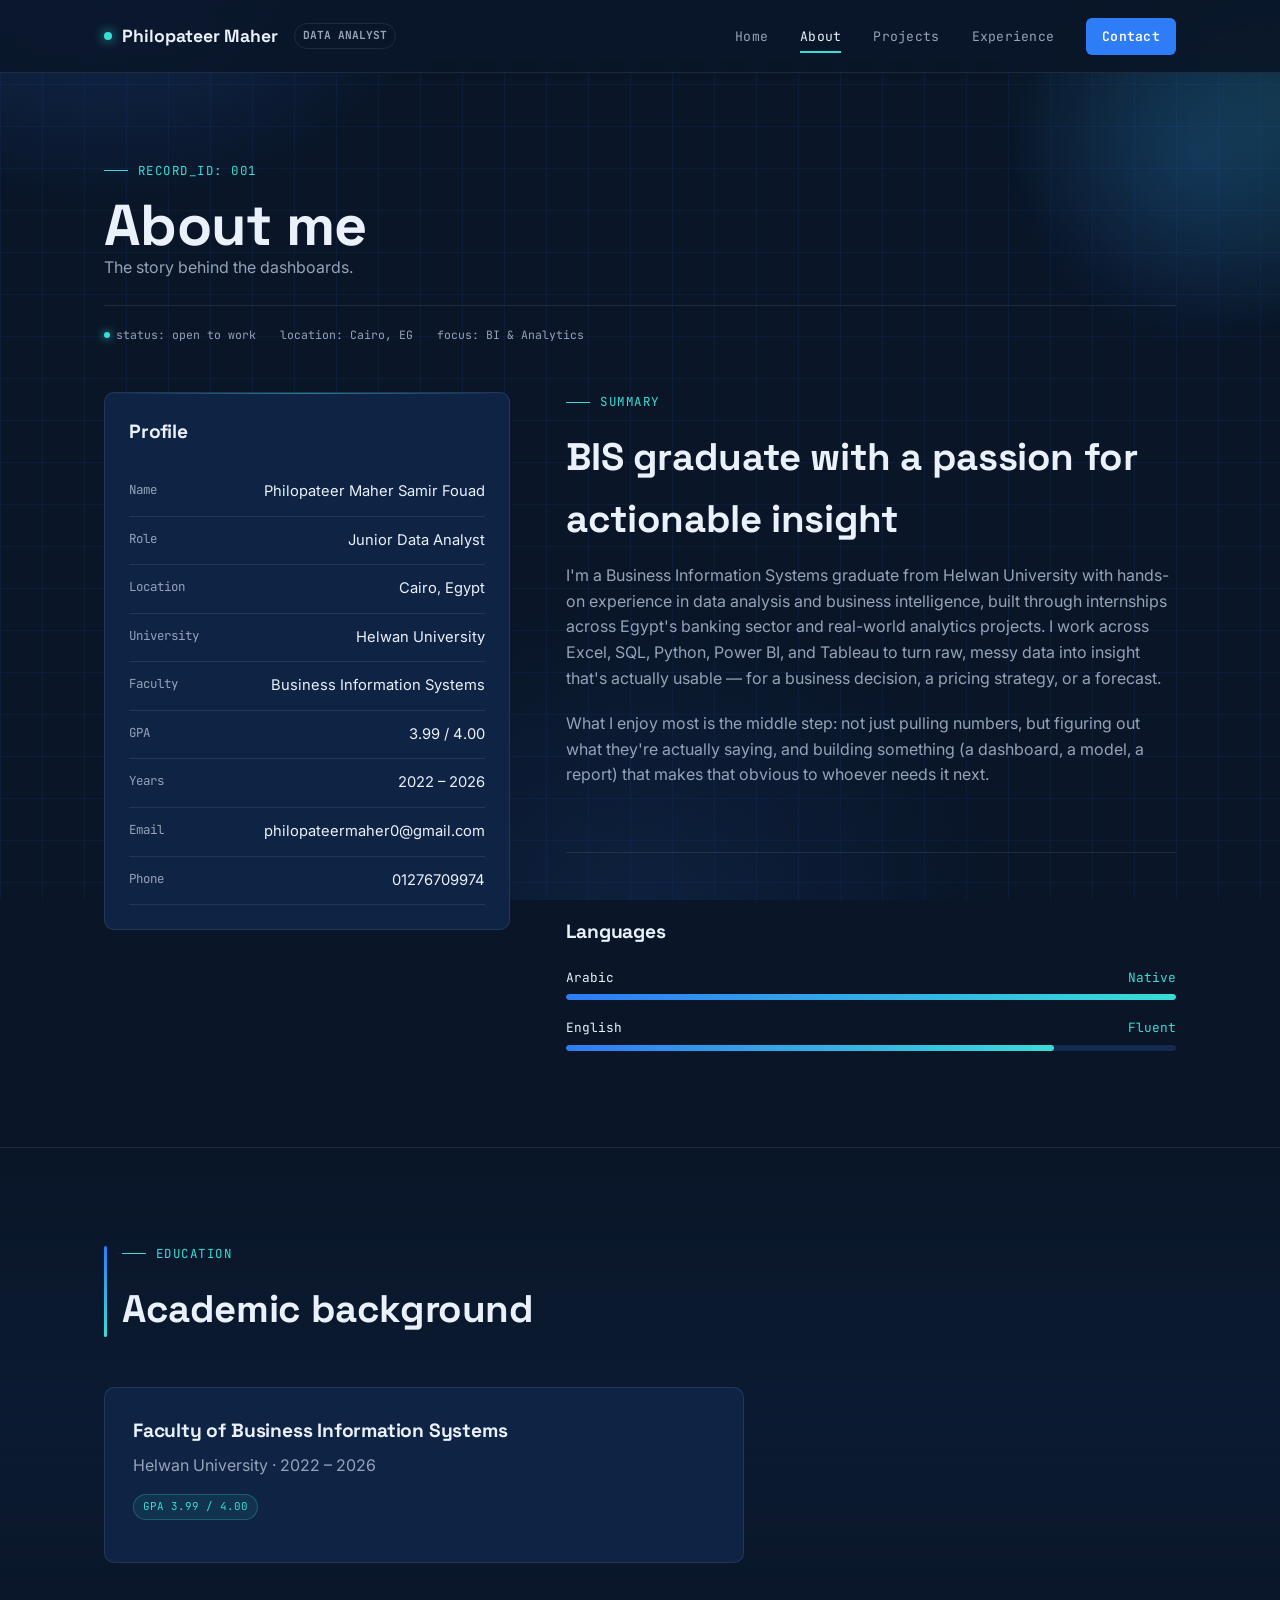
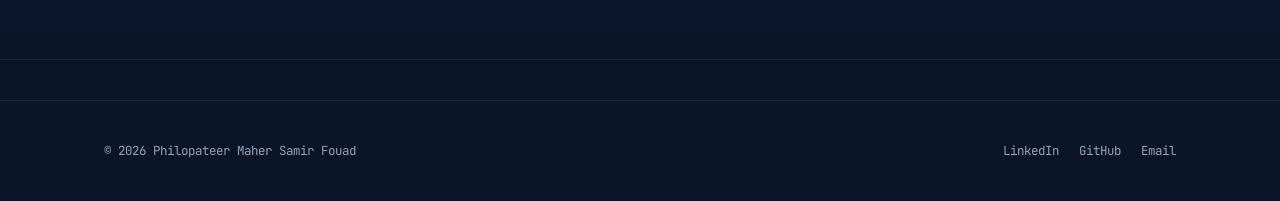
==== about.html @ a9ed3dbb "Initial commit" ====
<!DOCTYPE html>
<html lang="en">
<head>
<meta charset="UTF-8">
<meta name="viewport" content="width=device-width, initial-scale=1.0">
<title>About — Philopateer Maher</title>
<link rel="preconnect" href="https://fonts.googleapis.com">
<link href="https://fonts.googleapis.com/css2?family=Space+Grotesk:wght@500;700&family=Inter:wght@400;500;600&family=JetBrains+Mono:wght@400;500&display=swap" rel="stylesheet">
<link rel="stylesheet" href="assets/style.css">
</head>
<body>

<nav class="nav">
  <div class="wrap">
    <a href="index.html" class="brand"><span class="dot"></span>Philopateer Maher<span class="role">DATA ANALYST</span></a>
    <div class="navlinks">
      <a href="index.html">Home</a>
      <a href="about.html" class="active">About</a>
      <a href="projects.html">Projects</a>
      <a href="experience.html">Experience</a>
      <a href="contact.html" class="cta">Contact</a>
    </div>
    <button class="burger" aria-label="Menu"><span></span><span></span><span></span></button>
  </div>
</nav>

<header class="page-hero">
  <div class="wrap">
    <div class="eyebrow">record_id: 001</div>
    <h1>About me</h1>
    <p>The story behind the dashboards.</p>
    <div class="status-strip">
      <span><span class="led"></span>status: open to work</span>
      <span>location: Cairo, EG</span>
      <span>focus: BI &amp; Analytics</span>
    </div>
  </div>
</header>

<section style="padding-top:0;">
  <div class="wrap about-grid">
    <div class="reveal">
      <div class="badge-panel">
        <h3 style="margin-bottom:18px;">Profile</h3>
        <ul class="info-list">
          <li><span>Name</span><span>Philopateer Maher Samir Fouad</span></li>
          <li><span>Role</span><span>Junior Data Analyst</span></li>
          <li><span>Location</span><span>Cairo, Egypt</span></li>
          <li><span>University</span><span>Helwan University</span></li>
          <li><span>Faculty</span><span>Business Information Systems</span></li>
          <li><span>GPA</span><span>3.99 / 4.00</span></li>
          <li><span>Years</span><span>2022 – 2026</span></li>
          <li><span>Email</span><span>philopateermaher0@gmail.com</span></li>
          <li><span>Phone</span><span>01276709974</span></li>
        </ul>
      </div>
    </div>

    <div class="reveal">
      <div class="eyebrow">Summary</div>
      <h2>BIS graduate with a passion for actionable insight</h2>
      <p style="margin-bottom:20px;">I'm a Business Information Systems graduate from Helwan University with hands-on experience in data analysis and business intelligence, built through internships across Egypt's banking sector and real-world analytics projects. I work across Excel, SQL, Python, Power BI, and Tableau to turn raw, messy data into insight that's actually usable — for a business decision, a pricing strategy, or a forecast.</p>
      <p style="margin-bottom:20px;">What I enjoy most is the middle step: not just pulling numbers, but figuring out what they're actually saying, and building something (a dashboard, a model, a report) that makes that obvious to whoever needs it next.</p>

      <div class="divider"></div>

      <h3 style="margin-bottom:20px;">Languages</h3>
      <div class="skill-row"><div class="top"><span>Arabic</span><span>Native</span></div><div class="bar"><div class="fill" style="width:100%"></div></div></div>
      <div class="skill-row" style="margin-bottom:0;"><div class="top"><span>English</span><span>Fluent</span></div><div class="bar"><div class="fill" style="width:80%"></div></div></div>
    </div>
  </div>
</section>

<section>
  <div class="wrap">
    <div class="section-head reveal">
      <div class="eyebrow">Education</div>
      <h2>Academic background</h2>
    </div>
    <div class="card reveal" style="max-width:640px;">
      <h3>Faculty of Business Information Systems</h3>
      <p style="margin:6px 0 16px;">Helwan University · 2022 – 2026</p>
      <div class="tags"><span class="tag">GPA 3.99 / 4.00</span></div>
    </div>
  </div>
</section>

<footer>
  <div class="wrap">
    <p>© 2026 Philopateer Maher Samir Fouad</p>
    <div class="footer-links">
      <a href="https://www.linkedin.com/in/philopateer-maher" target="_blank">LinkedIn</a>
      <a href="https://github.com/philopateer-maher" target="_blank">GitHub</a>
      <a href="contact.html#contactForm">Email</a>
    </div>
  </div>
</footer>

<script src="assets/main.js"></script>
</body>
</html>
---- assets/style.css ----
/* ===== Tokens ===== */
:root{
  --bg: #0A1628;
  --bg-panel: #0F2444;
  --bg-panel-2: #13294F;
  --line: rgba(148,163,184,0.15);
  --blue: #2E7CF6;
  --blue-dim: #1E3A8A;
  --cyan: #38DDD6;
  --text: #EAF1FB;
  --muted: #94A3B8;
  --font-display: 'Space Grotesk', sans-serif;
  --font-body: 'Inter', sans-serif;
  --font-mono: 'JetBrains Mono', monospace;
  --radius: 10px;
  --maxw: 1120px;
}

*{box-sizing:border-box; margin:0; padding:0;}
html{scroll-behavior:smooth;}
body{
  background: var(--bg);
  color: var(--text);
  font-family: var(--font-body);
  line-height: 1.6;
  -webkit-font-smoothing: antialiased;
  overflow-x: hidden;
}
img{max-width:100%; display:block;}
a{color:inherit; text-decoration:none;}
ul{list-style:none;}

/* background grid texture */
body::before{
  content:"";
  position:fixed; inset:0;
  background-image:
    linear-gradient(rgba(46,124,246,0.07) 1px, transparent 1px),
    linear-gradient(90deg, rgba(46,124,246,0.07) 1px, transparent 1px);
  background-size: 42px 42px;
  pointer-events:none;
  z-index:0;
}

/* ambient glow blobs */
body::after{
  content:"";
  position:fixed; inset:0;
  pointer-events:none;
  z-index:0;
  background:
    radial-gradient(560px 420px at 8% -5%, rgba(46,124,246,0.22), transparent 60%),
    radial-gradient(480px 380px at 100% 12%, rgba(56,221,214,0.14), transparent 60%),
    radial-gradient(600px 500px at 50% 100%, rgba(46,124,246,0.10), transparent 60%);
}

/* faint corner ticks + scanline accents on panels */
.card, .hero-visual, .badge-panel{
  position: relative;
}
.card::before, .hero-visual::before, .badge-panel::before{
  content:"";
  position:absolute; top:0; left:0; right:0; height:1px;
  background: linear-gradient(90deg, transparent, rgba(56,221,214,0.5), transparent);
  opacity:0; transition: opacity .3s;
}
.card:hover::before, .hero-visual::before, .badge-panel::before{ opacity:1; }

.wrap{max-width: var(--maxw); margin:0 auto; padding: 0 24px; position:relative; z-index:1;}

/* ===== Nav ===== */
.nav{
  position: sticky; top:0; z-index: 50;
  background: rgba(10,22,40,0.85);
  backdrop-filter: blur(10px);
  border-bottom: 1px solid var(--line);
}
.nav .wrap{
  display:flex; align-items:center; justify-content:space-between;
  height: 72px;
}
.brand{
  font-family: var(--font-display);
  font-weight:700; font-size:1.1rem;
  display:flex; align-items:center; gap:10px;
}
.brand .dot{
  width:8px; height:8px; border-radius:50%;
  background: var(--cyan);
  box-shadow: 0 0 12px var(--cyan);
}
.brand .role{
  font-family: var(--font-mono);
  font-size:0.7rem; color: var(--muted);
  border:1px solid var(--line);
  padding: 3px 8px; border-radius: 20px;
  margin-left: 6px;
}
.navlinks{display:flex; gap: 32px; align-items:center;}
.navlinks a{
  font-family: var(--font-mono);
  font-size: 0.82rem;
  color: var(--muted);
  letter-spacing: 0.02em;
  position:relative;
  padding: 6px 0;
  transition: color .2s;
}
.navlinks a:hover, .navlinks a.active{ color: var(--text); }
.navlinks a.active::after{
  content:""; position:absolute; left:0; right:0; bottom:0;
  height:2px; background: var(--cyan);
}
.navlinks .cta{
  background: var(--blue);
  color:#fff !important;
  padding: 8px 16px;
  border-radius: 6px;
  font-weight:600;
}
.navlinks .cta:hover{ background:#3a86ff; }

.burger{
  display:none; flex-direction:column; gap:5px; cursor:pointer;
  background:none; border:none; padding:8px;
}
.burger span{ width:24px; height:2px; background: var(--text); display:block; }

/* ===== Sections generic ===== */
section{ padding: 96px 0; position:relative; z-index:1; }
section:nth-of-type(even){
  background: linear-gradient(180deg, transparent, rgba(15,36,68,0.35), transparent);
  border-top: 1px solid var(--line);
  border-bottom: 1px solid var(--line);
}

/* corner brackets on section heads */
.section-head{ position:relative; padding-left: 18px; }
.section-head::before{
  content:"";
  position:absolute; left:0; top:2px; bottom:2px; width:3px;
  background: linear-gradient(var(--blue), var(--cyan));
  border-radius: 2px;
}
.eyebrow{
  font-family: var(--font-mono);
  color: var(--cyan);
  font-size: 0.78rem;
  letter-spacing: 0.12em;
  text-transform: uppercase;
  display:flex; align-items:center; gap:10px;
  margin-bottom: 14px;
}
.eyebrow::before{
  content:""; width: 24px; height:1px; background: var(--cyan);
}
h1,h2,h3,h4{ font-family: var(--font-display); font-weight:700; letter-spacing: -0.01em;}
h1{ font-size: clamp(2.2rem, 5vw, 3.6rem); line-height:1.05; }
h2{ font-size: clamp(1.7rem, 3.4vw, 2.4rem); margin-bottom: 14px;}
h3{ font-size: 1.2rem; }
p{ color: var(--muted); }
.section-head{ max-width: 640px; margin-bottom: 48px; }

/* ===== Hero ===== */
.hero{ padding-top: 110px; padding-bottom: 80px; }
.hero-grid{
  display:grid; grid-template-columns: 1.1fr 0.9fr; gap: 48px; align-items:center;
}
.hero-copy p.lead{ font-size:1.08rem; margin: 20px 0 28px; max-width: 520px; }
.hero-actions{ display:flex; gap:14px; flex-wrap:wrap; }
.btn{
  display:inline-flex; align-items:center; gap:8px;
  padding: 13px 24px; border-radius: 6px;
  font-family: var(--font-mono); font-size:0.85rem; font-weight:500;
  border: 1px solid var(--line);
  transition: all .2s;
}
.btn-primary{ background: var(--blue); border-color: var(--blue); color:#fff; }
.btn-primary:hover{ background:#3a86ff; transform: translateY(-1px); }
.btn-ghost{ color: var(--text); }
.btn-ghost:hover{ border-color: var(--cyan); color: var(--cyan); }

.hero-stats{
  display:flex; gap: 32px; margin-top: 44px; flex-wrap:wrap;
}
.stat .num{
  font-family: var(--font-mono); font-size: 1.8rem; color: var(--cyan); font-weight:700;
}
.stat .label{ font-family: var(--font-mono); font-size: 0.72rem; color: var(--muted); text-transform:uppercase; letter-spacing:.05em;}

/* Hero visual - live chart signature */
.hero-visual{
  background: linear-gradient(160deg, var(--bg-panel), var(--bg-panel-2));
  border: 1px solid var(--line);
  border-radius: 14px;
  padding: 24px;
  position:relative;
  overflow:hidden;
}
.hero-visual .chart-head{
  display:flex; justify-content:space-between; align-items:center;
  font-family:var(--font-mono); font-size:0.72rem; color:var(--muted);
  margin-bottom: 16px;
}
.hero-visual .chart-head .live{ color: var(--cyan); display:flex; align-items:center; gap:6px;}
.hero-visual .chart-head .live::before{
  content:""; width:6px; height:6px; border-radius:50%; background: var(--cyan);
  animation: pulse 1.6s infinite;
}
@keyframes pulse{ 0%,100%{opacity:1;} 50%{opacity:.3;} }

/* ===== Cards / Grids ===== */
.grid-2{ display:grid; grid-template-columns: repeat(2,1fr); gap: 24px; }
.grid-3{ display:grid; grid-template-columns: repeat(3,1fr); gap: 24px; }

.card{
  background: var(--bg-panel);
  border: 1px solid var(--line);
  border-radius: var(--radius);
  padding: 28px;
  transition: border-color .2s, transform .2s;
}
.card:hover{ border-color: rgba(56,221,214,0.35); transform: translateY(-2px); }

.tag{
  font-family: var(--font-mono);
  font-size: 0.68rem;
  color: var(--cyan);
  background: rgba(56,221,214,0.08);
  border: 1px solid rgba(56,221,214,0.25);
  padding: 3px 9px;
  border-radius: 20px;
  display:inline-block;
}
.tags{ display:flex; gap:8px; flex-wrap:wrap; margin: 14px 0; }

/* project card specific */
.proj-card .thumb{
  height: auto;
  aspect-ratio: 16 / 9;
  border-radius: 8px;
  overflow: hidden;
  background: linear-gradient(135deg, var(--bg-panel-2), var(--bg-panel));
  border: 1px solid var(--line);
  display:flex; align-items:center; justify-content:center;
  font-family: var(--font-mono); font-size: 0.7rem; color: var(--muted);
  margin-bottom: 18px;
}
.proj-card .thumb img{
  width: 100%; height: 100%; object-fit: contain; object-position: center;
  transition: transform .35s ease;
}
a.card.proj-card{ display:block; }
a.card.proj-card:hover .thumb img{ transform: scale(1.04); }
.proj-card .proj-link{
  font-family: var(--font-mono); font-size: 0.78rem; color: var(--cyan);
  display:inline-flex; align-items:center; gap:6px; margin-top: 10px;
}

/* skill bars (used for languages) */
.skill-row{ margin-bottom: 18px; }
.skill-row .top{ display:flex; justify-content:space-between; font-family: var(--font-mono); font-size:0.8rem; margin-bottom:6px;}
.skill-row .top span:last-child{ color: var(--cyan); }
.skill-row .bar{ height:6px; background: var(--bg-panel-2); border-radius:4px; overflow:hidden; }
.skill-row .fill{ height:100%; background: linear-gradient(90deg, var(--blue), var(--cyan)); border-radius:4px; }

/* skill chips (used for technical skills) */
.skill-chip-grid{ display:grid; grid-template-columns: repeat(2, 1fr); gap: 12px; }
.skill-chip{
  display:flex; align-items:center; gap:10px;
  background: var(--bg-panel-2);
  border: 1px solid var(--line);
  border-radius: 8px;
  padding: 12px 14px;
  font-family: var(--font-mono);
  font-size: 0.85rem;
  color: var(--text);
  transition: border-color .2s, transform .2s;
}
.skill-chip:hover{ border-color: rgba(56,221,214,0.4); transform: translateY(-2px); }
.skill-chip .ic{
  width: 26px; height:26px; border-radius:6px;
  background: linear-gradient(135deg, var(--blue), var(--cyan));
  display:flex; align-items:center; justify-content:center;
  font-size: 0.8rem; color: #06131f; font-weight:700; flex-shrink:0;
}
@media (max-width: 480px){
  .skill-chip-grid{ grid-template-columns: 1fr; }
}

/* timeline (experience) */
.timeline{ position:relative; padding-left: 32px; }
.timeline::before{
  content:""; position:absolute; left:6px; top:6px; bottom:6px; width:2px;
  background: linear-gradient(var(--blue), transparent);
}
.tl-item{ position:relative; padding-bottom: 40px; }
.tl-item:last-child{ padding-bottom:0; }
.tl-item::before{
  content:""; position:absolute; left:-32px; top:4px;
  width:12px; height:12px; border-radius:50%;
  background: var(--bg); border:2px solid var(--cyan);
}
.tl-date{ font-family: var(--font-mono); font-size:0.72rem; color: var(--cyan); text-transform:uppercase; letter-spacing:.05em; margin-bottom:6px; display:block;}
.tl-item h3{ margin-bottom:4px; }
.tl-loc{ font-family: var(--font-mono); font-size:0.75rem; color: var(--muted); margin-bottom:10px; display:block;}
.tl-item ul{ margin-top:10px; }
.tl-item li{ color: var(--muted); font-size:0.94rem; padding-left:18px; position:relative; margin-bottom:6px;}
.tl-item li::before{ content:"→"; position:absolute; left:0; color: var(--blue); }

/* contact */
.contact-grid{ display:grid; grid-template-columns: 1fr 1fr; gap: 48px; }
.field{ margin-bottom: 20px; }
.field label{ font-family: var(--font-mono); font-size:0.75rem; color: var(--muted); display:block; margin-bottom:8px; text-transform:uppercase; letter-spacing:.04em;}
.field input, .field textarea{
  width:100%; background: var(--bg-panel);
  border:1px solid var(--line); border-radius:6px;
  padding: 12px 14px; color: var(--text); font-family: var(--font-body);
  font-size:0.95rem;
}
.field input:focus, .field textarea:focus{ outline:none; border-color: var(--cyan); }
.contact-info-item{ display:flex; gap:14px; align-items:flex-start; margin-bottom:24px; }
.contact-info-item .ic{
  width:38px; height:38px; border-radius:8px; background: var(--bg-panel);
  border:1px solid var(--line); display:flex; align-items:center; justify-content:center; flex-shrink:0;
  color: var(--cyan);
}
.contact-info-item .lbl{ font-family: var(--font-mono); font-size:0.7rem; color: var(--muted); text-transform:uppercase; }
.contact-info-item .val{ color: var(--text); font-size:0.95rem; }

/* footer */
footer{
  border-top: 1px solid var(--line);
  padding: 40px 0;
  margin-top: 40px;
}
footer .wrap{ display:flex; justify-content:space-between; align-items:center; flex-wrap:wrap; gap:16px;}
footer p{ font-family: var(--font-mono); font-size:0.78rem; }
.footer-links{ display:flex; gap:20px; }
.footer-links a{ font-family: var(--font-mono); font-size:0.78rem; color: var(--muted); }
.footer-links a:hover{ color: var(--cyan); }

/* page hero (non-home) */
.page-hero{ padding: 88px 0 48px; position:relative; overflow:hidden; }
.page-hero p{ max-width: 560px; }
.page-hero::after{
  content:"";
  position:absolute; top:-40%; right:-10%; width:420px; height:420px;
  background: radial-gradient(circle, rgba(46,124,246,0.18), transparent 65%);
  pointer-events:none;
}

/* status strip decoration */
.status-strip{
  display:flex; gap:24px; flex-wrap:wrap;
  font-family: var(--font-mono); font-size: 0.72rem; color: var(--muted);
  margin-top: 24px; padding-top:20px; border-top: 1px solid var(--line);
}
.status-strip span{ display:flex; align-items:center; gap:6px; }
.status-strip .led{ width:6px; height:6px; border-radius:50%; background: var(--cyan); box-shadow:0 0 8px var(--cyan); }

/* about specifics */
.about-grid{ display:grid; grid-template-columns: 0.8fr 1.2fr; gap: 56px; align-items:start; }
.info-list{ margin-top: 20px; }
.info-list li{
  display:flex; justify-content:space-between;
  padding: 12px 0; border-bottom: 1px solid var(--line);
  font-size: 0.92rem;
}
.info-list li span:first-child{ color: var(--muted); font-family: var(--font-mono); font-size:0.78rem; }

.badge-panel{
  background: var(--bg-panel); border:1px solid var(--line); border-radius: var(--radius);
  padding: 24px;
}

.divider{ height:1px; background: var(--line); margin: 64px 0; }

/* animations */
.reveal{ opacity:0; transform: translateY(16px); transition: opacity .6s ease, transform .6s ease; }
.reveal.in{ opacity:1; transform:none; }

/* ===== Responsive ===== */
@media (max-width: 900px){
  .hero-grid, .about-grid, .contact-grid{ grid-template-columns: 1fr; }
  .grid-2, .grid-3{ grid-template-columns: 1fr 1fr; }
}
@media (max-width: 760px){
  .navlinks{
    position:fixed; top:72px; left:0; right:0; bottom:0;
    background: var(--bg);
    flex-direction:column; align-items:flex-start; padding: 32px 24px;
    gap: 24px; transform: translateX(100%); transition: transform .3s ease;
    border-top:1px solid var(--line);
  }
  .navlinks.open{ transform: translateX(0); }
  .burger{ display:flex; }
  .grid-2, .grid-3{ grid-template-columns: 1fr; }
  .hero-stats{ gap: 24px; }
  section{ padding: 64px 0; }
}
@media (prefers-reduced-motion: reduce){
  *{ animation:none !important; transition:none !important; }
}
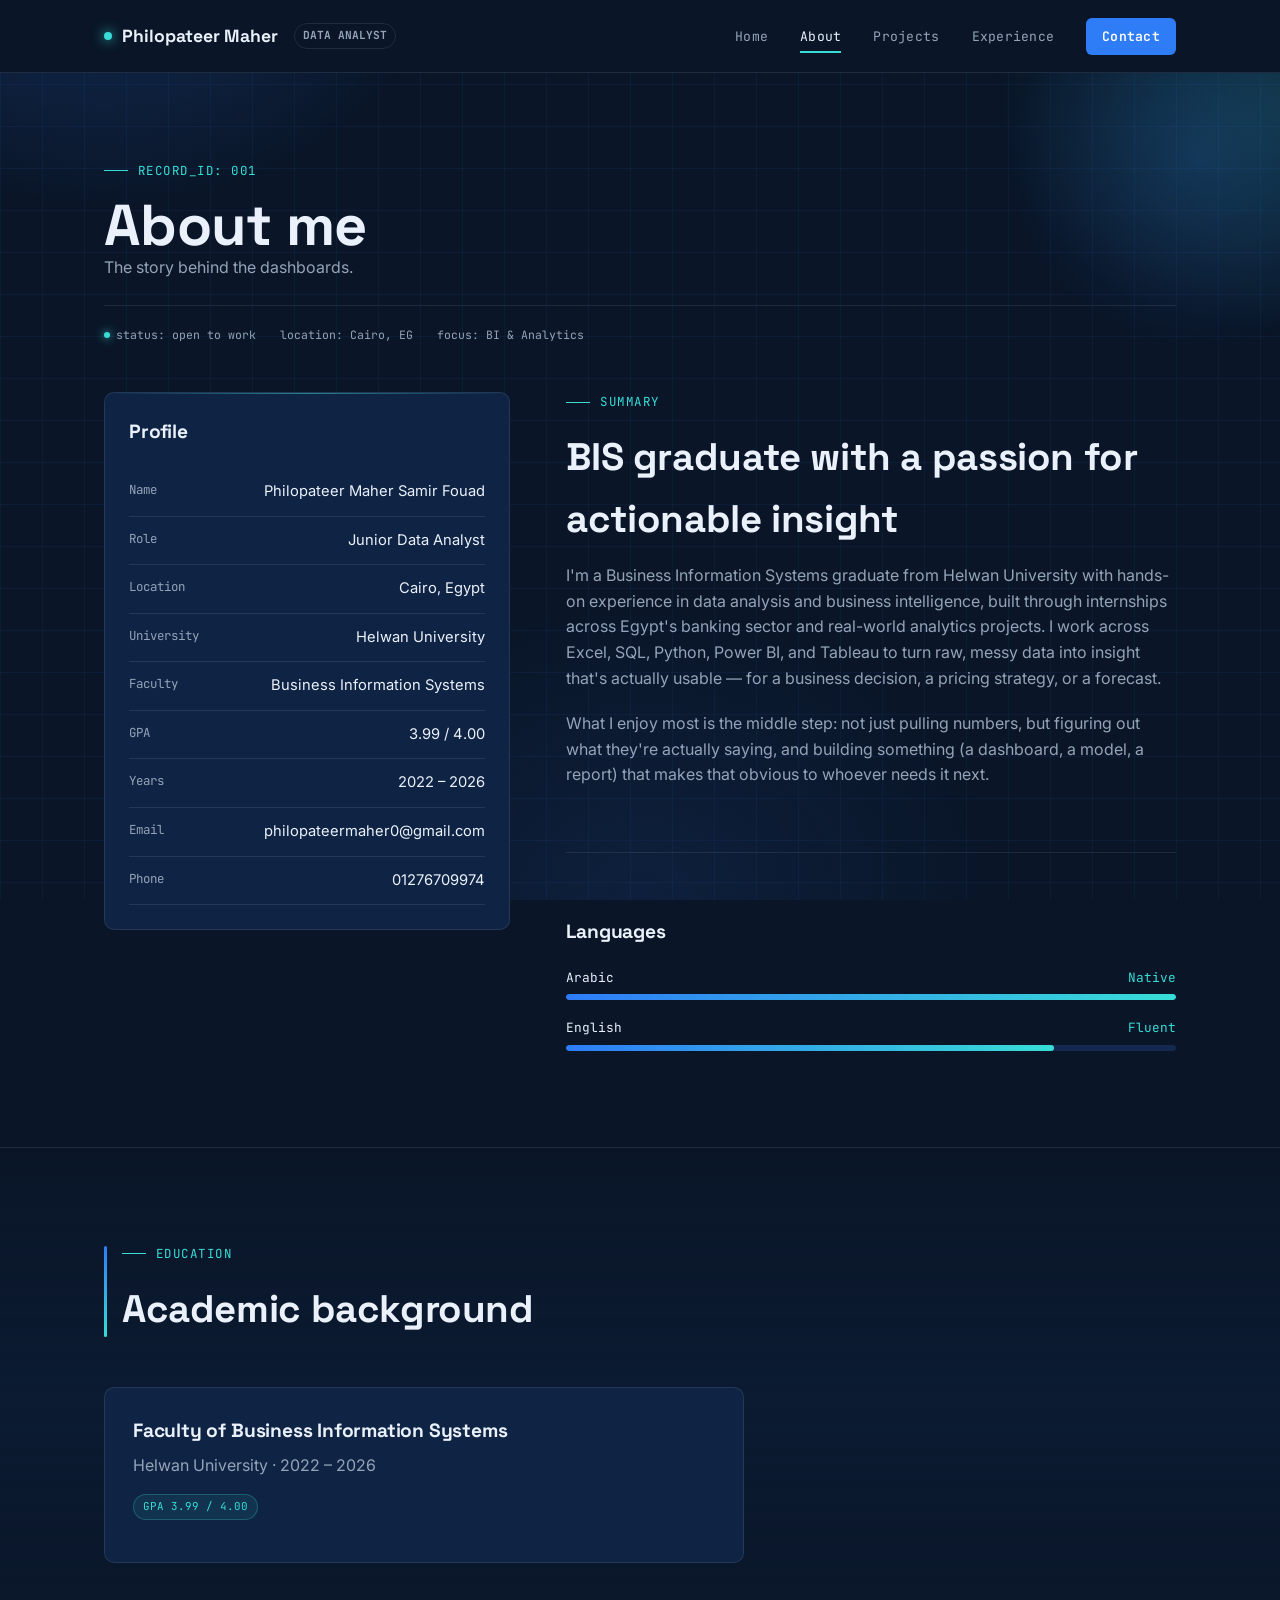
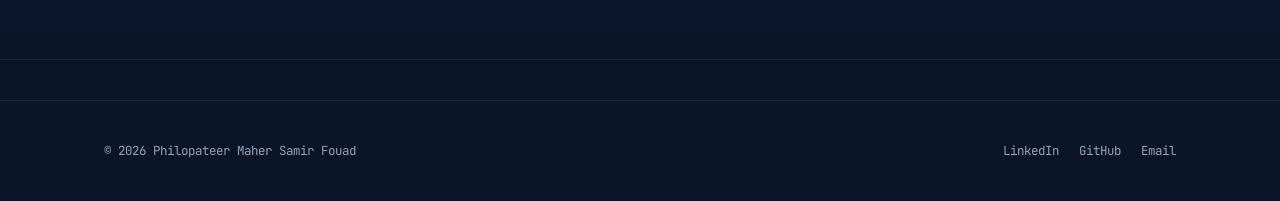
==== commit 450d21ae: "fix mobile nav background" ====
--- a/about.html
+++ b/about.html
@@ -6,7 +6,7 @@
 <title>About — Philopateer Maher</title>
 <link rel="preconnect" href="https://fonts.googleapis.com">
 <link href="https://fonts.googleapis.com/css2?family=Space+Grotesk:wght@500;700&family=Inter:wght@400;500;600&family=JetBrains+Mono:wght@400;500&display=swap" rel="stylesheet">
-<link rel="stylesheet" href="assets/style.css">
+<link rel="stylesheet" href="assets/style.css?v=3">
 </head>
 <body>
 
@@ -96,6 +96,6 @@
   </div>
 </footer>
 
-<script src="assets/main.js"></script>
+<script src="assets/main.js?v=3"></script>
 </body>
 </html>
--- a/assets/style.css
+++ b/assets/style.css
@@ -71,8 +71,7 @@
 /* ===== Nav ===== */
 .nav{
   position: sticky; top:0; z-index: 50;
-  background: rgba(10,22,40,0.85);
-  backdrop-filter: blur(10px);
+  background: #0A1628;
   border-bottom: 1px solid var(--line);
 }
 .nav .wrap{
@@ -386,14 +385,28 @@
   .grid-2, .grid-3{ grid-template-columns: 1fr 1fr; }
 }
 @media (max-width: 760px){
+  .nav .wrap{ flex-wrap: wrap; height: auto; padding-top: 14px; padding-bottom: 14px; }
   .navlinks{
-    position:fixed; top:72px; left:0; right:0; bottom:0;
-    background: var(--bg);
-    flex-direction:column; align-items:flex-start; padding: 32px 24px;
-    gap: 24px; transform: translateX(100%); transition: transform .3s ease;
-    border-top:1px solid var(--line);
+    display: none;
+    flex-direction: column;
+    align-items: stretch;
+    gap: 8px;
+    width: 100%;
+    background: #0A1628;
+    border-bottom: 1px solid var(--line);
+    padding: 12px 24px 20px;
   }
-  .navlinks.open{ transform: translateX(0); }
+  .navlinks.open{ display: flex; }
+  .navlinks a{
+    background: #13294F;
+    border: 1px solid var(--line);
+    border-radius: 6px;
+    padding: 12px 14px;
+    width: 100%;
+  }
+  .navlinks a.active{ border-color: var(--cyan); color: var(--text); }
+  .navlinks a.active::after{ display:none; }
+  .navlinks .cta{ margin-top: 4px; text-align:center; }
   .burger{ display:flex; }
   .grid-2, .grid-3{ grid-template-columns: 1fr; }
   .hero-stats{ gap: 24px; }
